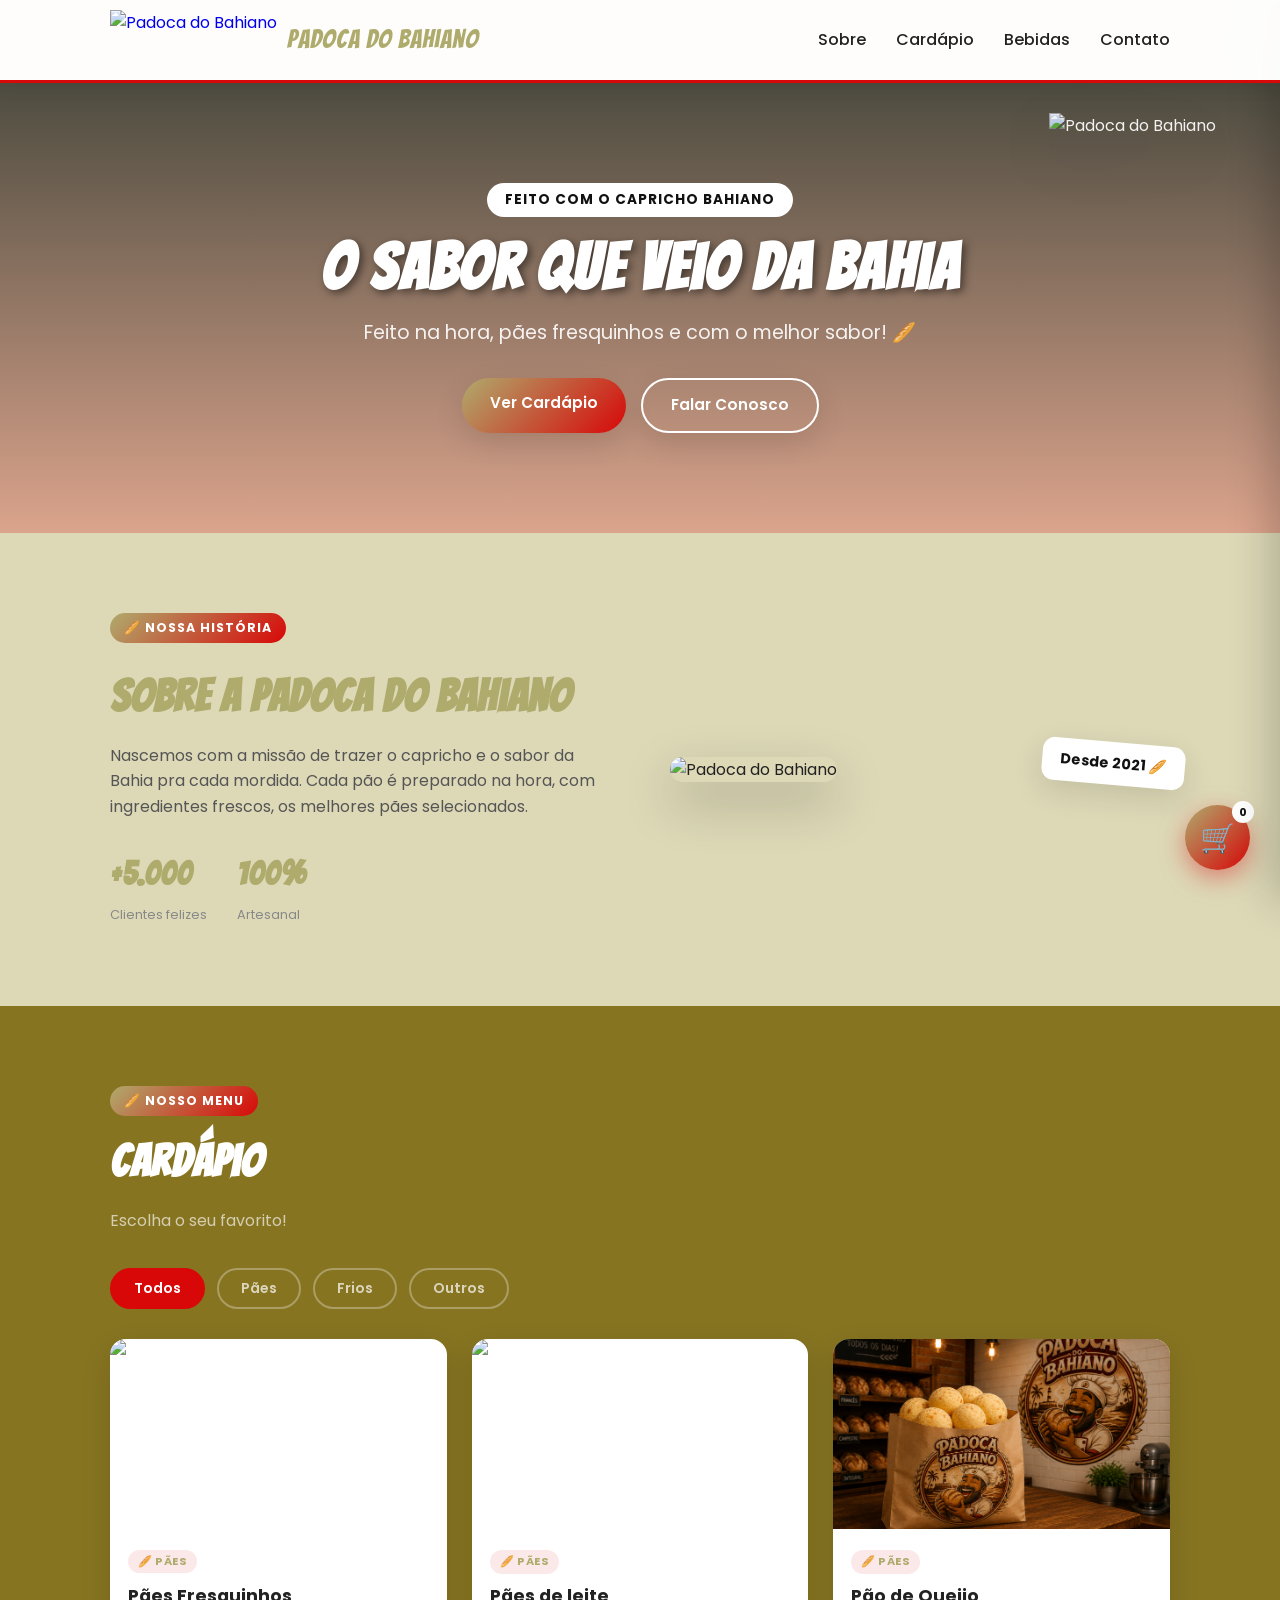
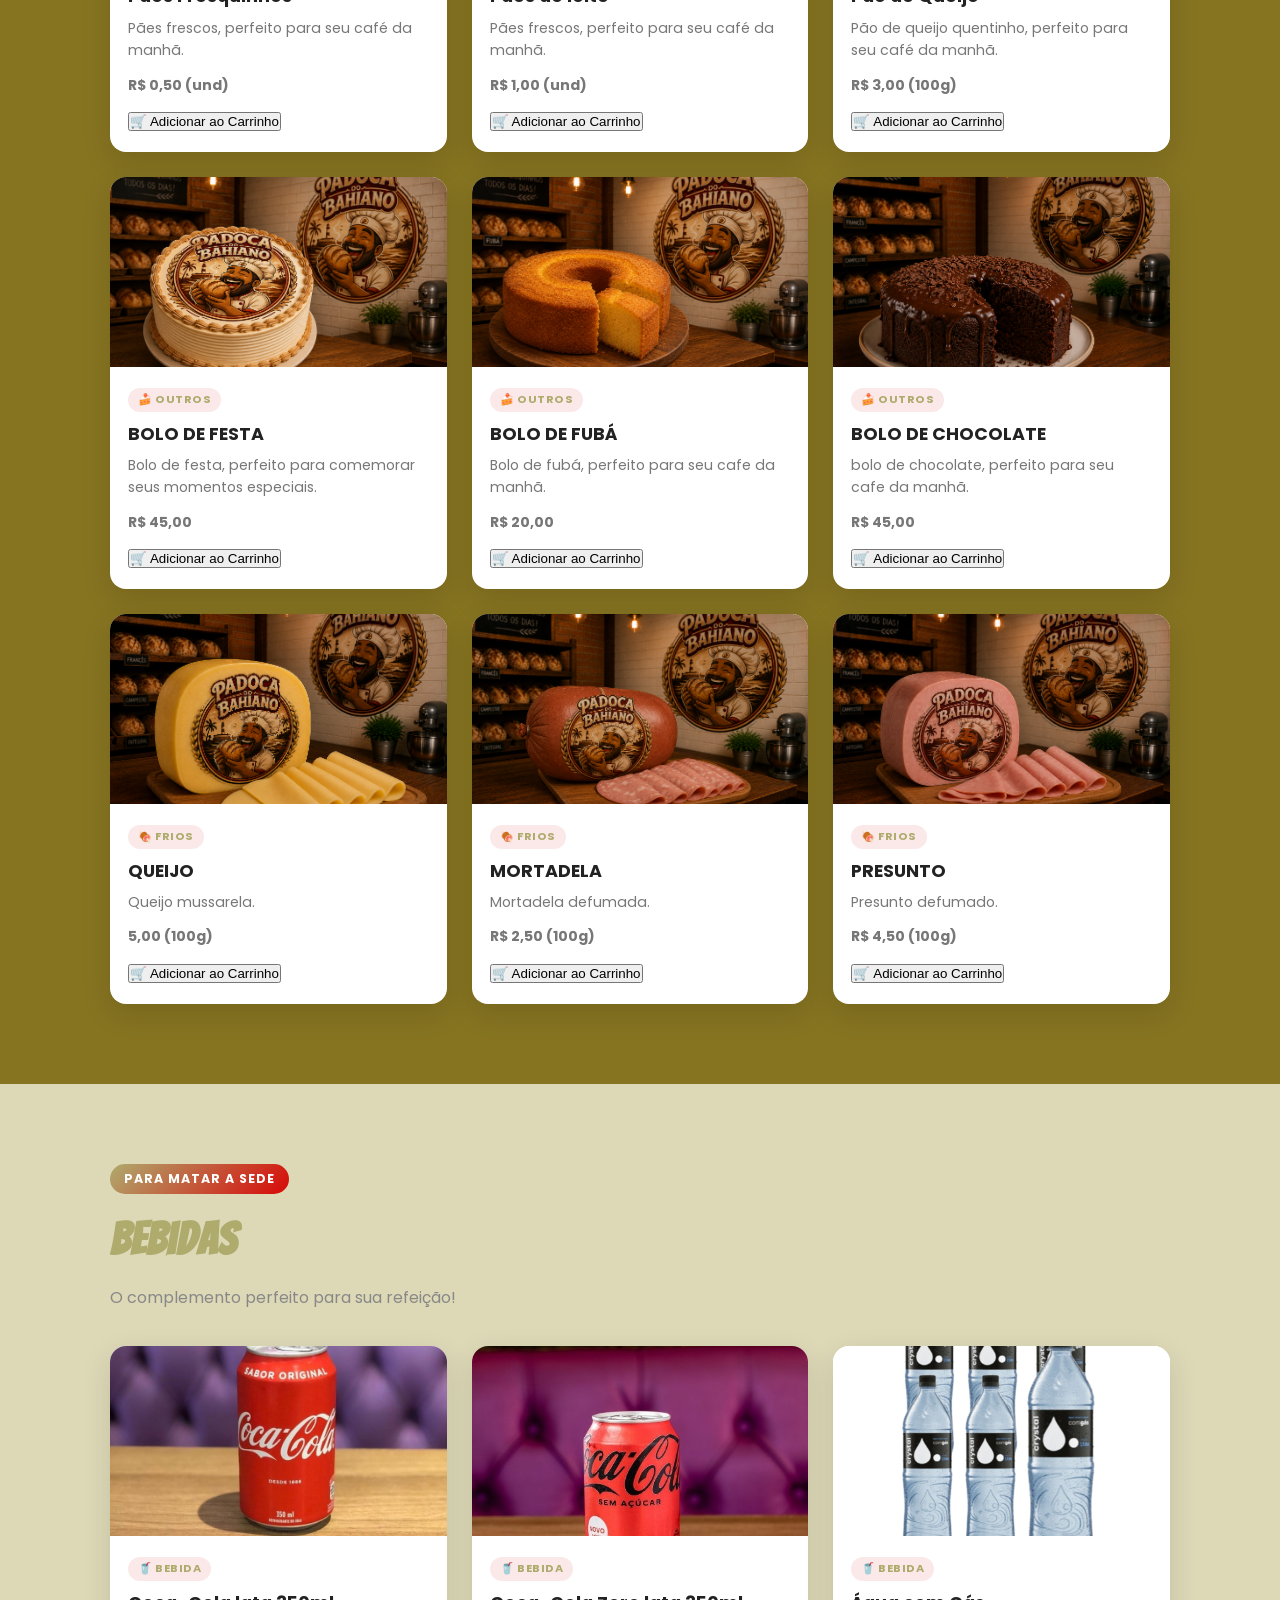
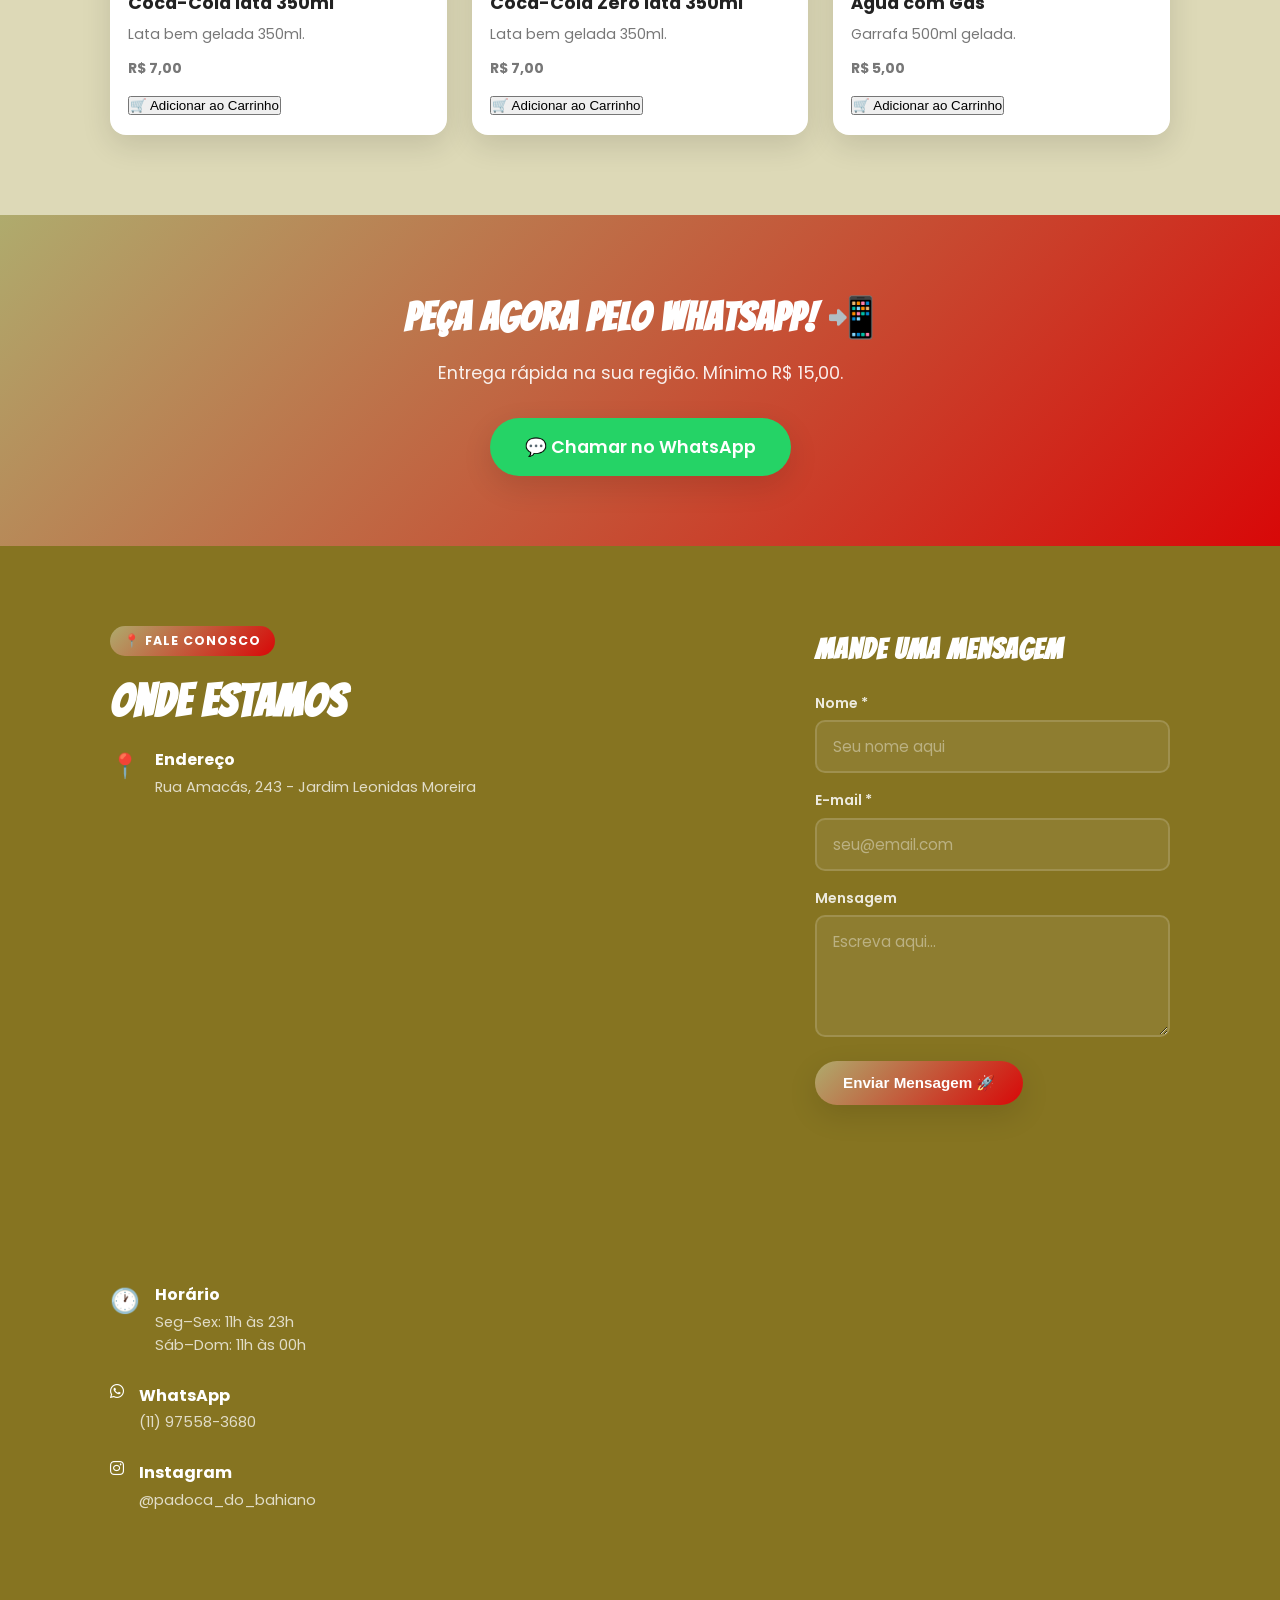
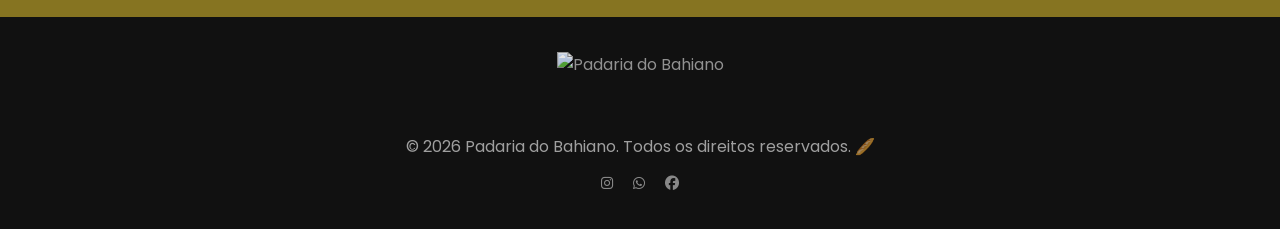
==== Projeto final padaria/index.html @ 572d5037 "Add files via upload" ====
<!DOCTYPE html>
<html lang="pt-BR">

<head>
  <meta charset="UTF-8">
  <meta name="viewport" content="width=device-width, initial-scale=1.0">
  <meta name="description" content="Açai do Bahiano - Açais artesanais com sabor da Bahia!">
  <title>Açai do Bahiano</title>

  <!-- Fontes -->
  <link href="https://fonts.googleapis.com/css2?family=Bangers&family=Poppins:wght@300;400;500;700&display=swap"
    rel="stylesheet">

  <!-- Ícone da aba do navegador (favicon) — tamanho 32x32 igual ao do Claude -->
  <link rel="icon" href="/img/padaria ico.ico" type="image/pn" sizes="32x32">
  <link rel="stylesheet" href="https://cdnjs.cloudflare.com/ajax/libs/font-awesome/6.5.0/css/all.min.css">

  <link rel="stylesheet" href="css/style.css">
</head>

<body>
  <!-- ============================================
                               CARRINHO FLUTUANTE (fica fixo no canto da tela)
                                      ============================================ -->

  <!-- Botão do carrinho que fica no canto inferior direito -->
  <button class="carrinho-fab" id="btn-carrinho" aria-label="Abrir carrinho">
    🛒 <!-- Emoji de carrinho -->
    <!-- Badge vermelha com a quantidade de itens -->
    <span class="carrinho-badge" id="carrinho-badge">0</span>
  </button>

  <!-- Painel do carrinho (fica escondido até o usuário clicar) -->
  <div class="carrinho-painel" id="carrinho-painel">

    <!-- Cabeçalho do painel do carrinho -->
    <div class="carrinho-header">
      <h3>🛒 Seu Pedido</h3>
      <!-- Botão X para fechar o painel -->
      <button class="carrinho-fechar" id="carrinho-fechar">✕</button>
    </div>

    <!-- Lista de itens no carrinho (preenchida pelo JavaScript) -->
    <ul class="carrinho-lista" id="carrinho-lista">
      <!-- Os itens aparecem aqui dinamicamente -->
    </ul>

    <!-- Mensagem exibida quando o carrinho está vazio -->
    <p class="carrinho-vazio" id="carrinho-vazio">Seu carrinho está vazio 😢</p>

    <!-- Rodapé do carrinho: total e botão de pedido -->
    <div class="carrinho-footer" id="carrinho-footer" style="display:none">
      <!-- Linha do total -->
      <div class="carrinho-total">
        <span>Total:</span>
        <!-- O valor é atualizado pelo JavaScript -->
        <strong id="carrinho-total-valor">R$ 0,00</strong>
      </div>
      <!-- Botão que manda o pedido pelo WhatsApp -->
      <a href="#" class="btn btn-whatsapp btn-pedido" id="btn-pedido" target="_blank">
        💬 Fazer Pedido pelo WhatsApp
      </a>
      <!-- Botão para esvaziar o carrinho -->
      <button class="btn-limpar" id="btn-limpar">🗑️ Limpar Carrinho</button>
    </div>
  </div>

  <!-- Fundo escuro atrás do carrinho (fecha ao clicar) -->
  <div class="carrinho-overlay" id="carrinho-overlay"></div>
  <!-- HEADER / MENU DO TOPO -->
  <header class="site-header">
    <div class="container header-inner">

      <!-- Logo com imagem sem fundo -->
      <a href="#" class="logo">
        <img src="/img/logo padaria.png" alt="Padoca do Bahiano" class="logo-img">
        <span class="logo-texto">Padoca do Bahiano</span>
      </a>

      <!-- Botão hambúrguer para celular -->
      <button class="menu-toggle" id="menu-toggle" aria-label="Abrir menu">☰</button>

      <nav>
        <ul class="nav-list" id="nav-list">
          <li><a href="#sobre">Sobre</a></li>
          <li><a href="#cardapio">Cardápio</a></li>
          <li><a href="#bebidas">Bebidas</a></li>
          <li><a href="#contato">Contato</a></li>
        </ul>
      </nav>
    </div>
  </header>

  <main id="conteudo">

    <!-- HERO - SEÇÃO PRINCIPAL COM DESTAQUE -->
    <section class="hero">
      <div class="overlay"></div>
      <div class="container hero-content">
        <div class="badge-hero"> Feito com o capricho bahiano</div>
        <h1>O Sabor que Veio da Bahia</h1>
        <p>Feito na hora, pães fresquinhos e com o melhor sabor! 🥖</p>
        <div class="hero-btns">
          <a href="#cardapio" class="btn btn-principal">Ver Cardápio</a>
          <a href="#contato" class="btn btn-secundario">Falar Conosco</a>
        </div>
      </div>
      <!-- Logo grande flutuando no hero -->
      <img src="/img/logo padaria.png" alt="Padoca do Bahiano" class="hero-logo-flutuante">
    </section>

    <!-- SEÇÃO SOBRE -->
    <section id="sobre" class="section">
      <div class="container sobre-grid">
        <div class="sobre-texto">
          <span class="tag-secao">🥖 Nossa História</span>
          <h2>Sobre a Padoca do Bahiano</h2>
          <p>
            Nascemos com a missão de trazer o capricho e o sabor da Bahia pra cada mordida.
            Cada pão é preparado na hora, com ingredientes frescos, os melhores pães selecionados.
          </p>
          <div class="sobre-numeros">
            <div class="numero-item">
              <strong>+5.000</strong>
              <span>Clientes felizes</span>
            </div>
            <div class="numero-item">
              <strong>100%</strong>
              <span>Artesanal</span>
            </div>
          </div>
        </div>
        <div class="sobre-imagem">
          <img src="/img/TODOS.png" alt="Padoca do Bahiano">
          <div class="sobre-badge">Desde 2021 🥖</div>
        </div>
      </div>
    </section>

    <!-- SEÇÃO CARDÁPIO -->
    <section id="cardapio" class="section section--alt">
      <div class="container">
        <span class="tag-secao">🥖 Nosso Menu</span>
        <h2>Cardápio</h2>
        <p class="secao-sub">Escolha o seu favorito!</p>

        <!-- Filtros do cardápio -->
        <div class="filtros">
          <button class="filtro-btn ativo" data-filtro="todos">Todos</button>
          <button class="filtro-btn" data-filtro="paes">Pães</button>
          <button class="filtro-btn" data-filtro="frios">Frios</button>
          <button class="filtro-btn" data-filtro="outros">Outros</button>
        </div>

        <ul class="cards" id="lista-itens"></ul>
      </div>
    </section>

    <!-- SEÇÃO BEBIDAS -->
    <section id="bebidas" class="section">
      <div class="container">
        <span class="tag-secao">Para Matar a Sede</span>
        <h2>Bebidas</h2>
        <p class="secao-sub">O complemento perfeito para sua refeição!</p>
        <ul class="cards" id="lista-bebidas"></ul>
      </div>
    </section>

    <!-- BANNER DESTAQUE -->
    <section class="banner-destaque">
      <div class="container banner-content">
        <h2>Peça Agora pelo WhatsApp! 📲</h2>
        <p>Entrega rápida na sua região. Mínimo R$ 15,00.</p>
        <a href="https://wa.me/5511975383680" target="_blank" class="btn btn-whatsapp">
          💬 Chamar no WhatsApp
        </a>
      </div>
    </section>

    <!-- SEÇÃO CONTATO -->
    <section id="contato" class="section section--alt">
      <div class="container contato-grid">
        <div class="contato-info">
          <span class="tag-secao">📍 Fale Conosco</span>
          <h2>Onde Estamos</h2>
          <div class="info-item">
            <span class="info-icone">📍</span>
            <div>
              <strong>Endereço</strong>
              <p>Rua Amacás, 243 - Jardim Leonidas Moreira</p>
              <iframe
                src="https://www.google.com/maps/embed?pb=!1m18!1m12!1m3!1d3654.9751998334177!2d-46.781678524839805!3d-23.641059178745145!2m3!1f0!2f0!3f0!3m2!1i1024!2i768!4f13.1!3m3!1m2!1s0x94ce5385d583c091%3A0xad498484ed2ec93!2sRua%20Amac%C3%A1s%2C%20243%20-%20Jardim%20Leonidas%20Moreira%2C%20S%C3%A3o%20Paulo%20-%20SP%2C%2005792-030!5e0!3m2!1spt-BR!2sbr!4v1778008050968!5m2!1spt-BR!2sbr"
                width="600" height="450" style="border:0;" allowfullscreen="" loading="lazy"
                referrerpolicy="no-referrer-when-downgrade" id="mapas"></iframe>
            </div>
          </div>
          <div class="info-item">
            <span class="info-icone">🕐</span>
            <div>
              <strong>Horário</strong>
              <p>Seg–Sex: 11h às 23h</p>
              <p>Sáb–Dom: 11h às 00h</p>
            </div>
          </div>
          <div class="info-item">
            <i class="fab fa-whatsapp"></i></a>
            <div>
              <strong>WhatsApp</strong>
              <p>(11) 97558-3680</p>
            </div>
          </div>
          <div class="info-item">
            <i class="fab fa-instagram"></i></a>
            <div>
              <strong>Instagram</strong>
              <p>@padoca_do_bahiano</p>
            </div>
          </div>
        </div>

        <div class="contato-form">
          <h3>Mande uma Mensagem</h3>
          <form class="form" novalidate id="form-contato">
            <div class="field">
              <label for="nome">Nome *</label>
              <input id="nome" name="nome" type="text" required placeholder="Seu nome aqui">
            </div>

            <div class="field">
              <label for="email">E-mail *</label>
              <input id="email" name="email" type="email" required placeholder="seu@email.com">
            </div>

            <div class="field">
              <label for="mensagem">Mensagem</label>
              <textarea id="mensagem" name="mensagem" rows="4" placeholder="Escreva aqui..."></textarea>
            </div>

            <button type="submit" class="btn btn-principal">Enviar Mensagem 🚀</button>
            <p id="form-status" class="form-status"></p>
          </form>
        </div>
      </div>
    </section>

  </main>

  <!-- FOOTER -->
  <section>
    <footer class="site-footer">
      <div class="container footer-inner">
        <img src="/img/logo padaria.png" alt="Padaria do Bahiano" class="footer-logo">
        <p>© <span id="ano"></span> Padaria do Bahiano. Todos os direitos reservados. 🥖</p>
        <div class="footer-redes">
          <a href="https://www.instagram.com/" target="_blank"> <i class="fab fa-instagram"></i></a>
          <a href="https://www.whatsapp.com/download?lang=pt" target="_blank"> <i class="fab fa-whatsapp"></i></a>
          <a href="https://www.facebook.com/?locale=pt_BR" target="_blank"> <i class="fab fa-facebook"></i></a>
        </div>
      </div>
    </footer>

  </section>

  <!-- Scripts JavaScript -->
  <section>
    <script src="js/dados.js"></script>
    <script src="js/app.js"></script>
  </section>
</body>

</html>
---- Projeto final padaria/css/style.css ----
/* =============================================
   BAHIANO BURGER - CSS COMPLETO
   Arquivo: css/style.css
   ============================================= */

/* ---------- VARIÁVEIS DE COR ---------- */
/* Aqui você pode mudar as cores do site inteiro! */
:root {
  --cor-primaria: #afab6d;
  /* Vermelho principal */
  --cor-secundaria: #d80808;
  /* Laranja */
  --cor-amarelo: #ffffff;
  /* Amarelo destaque */
  --cor-fundo: #ddd9b7;
  /* Fundo levemente creme */
  --cor-fundo-alt: #867421;
  /* Fundo escuro (seções alt) */
  --cor-texto: #222;
  /* Texto escuro */
  --cor-branco: #ffffff;
  --cor-whatsapp: #25d366;
  /* Verde WhatsApp */
  --sombra: 0 10px 30px rgba(0, 0, 0, 0.12);
  --sombra-forte: 0 20px 50px rgba(0, 0, 0, 0.25);
  --transicao: all 0.3s ease;
  /* Velocidade das animações */
  --raio: 16px;
  /* Arredondamento dos cantos */
}

/* =============================================
   SISTEMA DE CARRINHO
   ============================================= */

/* Botão flutuante do carrinho (canto inferior direito) */
.carrinho-fab {
  position: fixed;          /* Fica fixo mesmo ao rolar a página */
  bottom: 30px;
  right: 30px;
  width: 65px;
  height: 65px;
  border-radius: 50%;       /* Circular */
  background: linear-gradient(135deg, var(--cor-primaria), var(--cor-secundaria));
  color: white;
  font-size: 1.8rem;
  border: none;
  cursor: pointer;
  box-shadow: 0 8px 25px rgba(214,40,40,0.5);
  z-index: 500;             /* Fica na frente do conteúdo */
  transition: var(--transicao);
  display: flex;
  align-items: center;
  justify-content: center;
}

.carrinho-fab:hover {
  transform: scale(1.12);
  box-shadow: 0 12px 35px rgba(214,40,40,0.6);
}

/* Badge vermelha com a quantidade de itens */
.carrinho-badge {
  position: absolute;
  top: -4px;
  right: -4px;
  background: var(--cor-amarelo); /* Amarelo para destacar */
  color: #111;
  font-size: 0.7rem;
  font-weight: 700;
  width: 22px;
  height: 22px;
  border-radius: 50%;
  display: flex;
  align-items: center;
  justify-content: center;
  font-family: "Poppins", sans-serif;
}

/* Fundo escuro atrás do painel do carrinho */
.carrinho-overlay {
  position: fixed;
  inset: 0;
  background: rgba(0,0,0,0.5); /* Preto semitransparente */
  z-index: 600;
  display: none;              /* Escondido por padrão */
  opacity: 0;
  transition: opacity 0.3s ease;
}

/* Quando o overlay está ativo (carrinho aberto) */
.carrinho-overlay.ativo {
  display: block;
  opacity: 1;
}

/* Painel lateral do carrinho */
.carrinho-painel {
  position: fixed;
  top: 0;
  right: -420px;              /* Começa fora da tela (à direita) */
  width: 420px;
  max-width: 100vw;           /* No celular ocupa a tela toda */
  height: 100vh;
  background: white;
  z-index: 700;               /* Fica na frente do overlay */
  box-shadow: -10px 0 40px rgba(0,0,0,0.2);
  display: flex;
  flex-direction: column;     /* Empilha: header, lista, footer */
  transition: right 0.35s ease; /* Animação de deslizar */
  overflow: hidden;
}

/* Quando o carrinho está aberto, desliza para dentro */
.carrinho-painel.aberto { right: 0; }

/* Cabeçalho do painel */
.carrinho-header {
  display: flex;
  justify-content: space-between;
  align-items: center;
  padding: 20px 24px;
  border-bottom: 2px solid #f0f0f0;
  background: linear-gradient(135deg, var(--cor-primaria), var(--cor-secundaria));
  color: white;
}

.carrinho-header h3 {
  font-family: "Bangers", cursive;
  font-size: 1.6rem;
  letter-spacing: 1px;
  color: white;
}

/* Botão X para fechar o carrinho */
.carrinho-fechar {
  background: rgba(255,255,255,0.2);
  border: none;
  color: white;
  font-size: 1.2rem;
  cursor: pointer;
  width: 36px;
  height: 36px;
  border-radius: 50%;
  display: flex;
  align-items: center;
  justify-content: center;
  transition: var(--transicao);
}

.carrinho-fechar:hover { background: rgba(255,255,255,0.35); }

/* Lista de itens no carrinho (scroll se tiver muitos) */
.carrinho-lista {
  list-style: none;
  flex: 1;                  /* Ocupa o espaço restante */
  overflow-y: auto;         /* Scroll vertical se necessário */
  padding: 16px;
}

/* Cada item no carrinho */
.carrinho-item {
  display: flex;
  align-items: center;
  gap: 12px;
  padding: 12px;
  border-radius: 12px;
  margin-bottom: 10px;
  background: #fafafa;
  border: 1px solid #f0f0f0;
  transition: var(--transicao);
}

.carrinho-item:hover { background: #fff5f0; }

/* Foto do item no carrinho */
.carrinho-item-img {
  width: 60px;
  height: 60px;
  border-radius: 10px;
  object-fit: cover;
  flex-shrink: 0;           /* Não encolhe a imagem */
}

/* Texto (nome + preço) do item */
.carrinho-item-info { flex: 1; }

.carrinho-item-nome {
  font-weight: 700;
  font-size: 0.9rem;
  color: var(--cor-texto);
}

.carrinho-item-preco {
  font-size: 0.85rem;
  color: var(--cor-primaria);
  font-weight: 600;
  margin-top: 2px;
}

/* Controles de quantidade (- número +) */
.carrinho-item-qtd {
  display: flex;
  align-items: center;
  gap: 8px;
}

/* Botões de + e - */
.btn-qtd {
  width: 28px;
  height: 28px;
  border-radius: 50%;
  border: 2px solid var(--cor-secundaria);
  background: white;
  color: var(--cor-secundaria);
  font-size: 1rem;
  font-weight: 700;
  cursor: pointer;
  display: flex;
  align-items: center;
  justify-content: center;
  transition: var(--transicao);
  line-height: 1;
}

.btn-qtd:hover {
  background: var(--cor-secundaria);
  color: white;
}

/* Número da quantidade */
.qtd-num {
  font-weight: 700;
  font-size: 1rem;
  min-width: 20px;
  text-align: center;
}

/* Mensagem "carrinho vazio" */
.carrinho-vazio {
  text-align: center;
  color: #aaa;
  font-size: 0.95rem;
  padding: 40px 20px;
}

/* Rodapé do carrinho: total e botões */
.carrinho-footer {
  padding: 20px 24px;
  border-top: 2px solid #f0f0f0;
  background: #fafafa;
}

/* Linha do total */
.carrinho-total {
  display: flex;
  justify-content: space-between;
  align-items: center;
  margin-bottom: 16px;
  font-size: 1.1rem;
}

.carrinho-total strong {
  font-family: "Bangers", cursive;
  font-size: 1.8rem;
  color: var(--cor-primaria);
  letter-spacing: 1px;
}

/* Botão de pedido ocupa a largura toda */
.btn-pedido {
  display: block;
  width: 100%;
  text-align: center;
  margin-bottom: 10px;
  font-size: 1rem;
  padding: 14px;
}

/* Botão para limpar o carrinho */
.btn-limpar {
  display: block;
  width: 100%;
  background: none;
  border: 2px solid #ddd;
  color: #999;
  padding: 10px;
  border-radius: 10px;
  font-family: "Poppins", sans-serif;
  font-size: 0.85rem;
  cursor: pointer;
  transition: var(--transicao);
}

.btn-limpar:hover {
  border-color: var(--cor-primaria);
  color: var(--cor-primaria);
}

/* ---------- RESET BÁSICO ---------- */
/* Remove margens padrão do navegador */
*,
*::before,
*::after {
  box-sizing: border-box;
  margin: 0;
  padding: 0;
}

/* ---------- CORPO DA PÁGINA ---------- */
body {
  font-family: "Poppins", sans-serif;
  background: var(--cor-fundo);
  color: var(--cor-texto);
  line-height: 1.6;
  overflow-x: hidden;
  /* Impede scroll horizontal indesejado */
}

/* ---------- CONTAINER ---------- */
/* Centraliza e limita largura do conteúdo */
.container {
  max-width: 1100px;
  margin: 0 auto;
  padding: 0 20px;
}

/* =============================================
   HEADER - BARRA DO TOPO
   ============================================= */
.site-header {
  background: rgba(255, 255, 255, 0.95);
  backdrop-filter: blur(12px);
  /* Efeito de vidro fosco */
  border-bottom: 3px solid var(--cor-secundaria);
  position: sticky;
  /* Fica fixo no topo ao rolar */
  top: 0;
  z-index: 1000;
  box-shadow: 0 2px 20px rgba(0, 0, 0, 0.08);
}

.header-inner {
  display: flex;
  /* Coloca logo e nav lado a lado */
  justify-content: space-between;
  align-items: center;
  padding: 10px 20px;
}

/* ---------- LOGO ---------- */
.logo {
  display: flex;
  align-items: center;
  gap: 10px;
  text-decoration: none;
  transition: var(--transicao);
}

.logo:hover {
  transform: scale(1.05);
  /* Aumenta levinho ao passar o mouse */
}

/* Imagem da logo SEM FUNDO */
.logo-img {
  height: 60px;
  width: auto;
  object-fit: contain;
  /* A logo PNG já tem fundo transparente, não precisa de mais nada */
}

.logo-texto {
  font-family: "Bangers", cursive;
  /* Fonte estilo quadrinhos */
  font-size: 1.6rem;
  color: var(--cor-primaria);
  letter-spacing: 1px;
  line-height: 1;
}

/* ---------- MENU DE NAVEGAÇÃO ---------- */
.nav-list {
  list-style: none;
  display: flex;
  gap: 30px;
}

.nav-list a {
  text-decoration: none;
  color: var(--cor-texto);
  font-weight: 500;
  position: relative;
  padding-bottom: 4px;
  transition: var(--transicao);
}

/* Linha que aparece embaixo do link ao passar o mouse */
.nav-list a::after {
  content: "";
  position: absolute;
  width: 0%;
  height: 2px;
  background: var(--cor-secundaria);
  left: 0;
  bottom: 0;
  transition: var(--transicao);
}

.nav-list a:hover {
  color: var(--cor-primaria);
}

.nav-list a:hover::after {
  width: 100%;
}

/* ---------- BOTÃO MENU CELULAR ---------- */
.menu-toggle {
  display: none;
  /* Escondido em telas grandes */
  background: none;
  border: 2px solid var(--cor-primaria);
  color: var(--cor-primaria);
  font-size: 1.5rem;
  cursor: pointer;
  border-radius: 8px;
  padding: 4px 10px;
  transition: var(--transicao);
}

.menu-toggle:hover {
  background: var(--cor-primaria);
  color: white;
}

/* =============================================
   HERO - SEÇÃO PRINCIPAL (TOPO DA PÁGINA)
   ============================================= */
.hero {
  position: relative;
  height: 50vh;
  /* 90% da altura da tela */
  min-height: 50px;
  background: url("/img/PADARIA.png") center/cover no-repeat;
  display: flex;
  align-items: center;
  justify-content: center;
  color: white;
  text-align: center;
  overflow: hidden;
}

/* Camada escura por cima da foto do hero */
.overlay {
  position: absolute;
  inset: 0;
  /* Cobre tudo: top, right, bottom, left = 0 */
  background: linear-gradient(to bottom,
      rgba(0, 0, 0, 0.65),
      rgba(214, 40, 40, 0.3));
}

/* Conteúdo do hero fica na frente da overlay */
.hero-content {
  position: relative;
  z-index: 2;
  animation: fadeUp 0.9s ease;
  /* Animação de entrada */
}

/* Badgezinho no topo do hero */
.badge-hero {
  display: inline-block;
  background: var(--cor-amarelo);
  color: #111;
  font-weight: 700;
  font-size: 0.85rem;
  padding: 6px 18px;
  border-radius: 30px;
  margin-bottom: 16px;
  letter-spacing: 1px;
  text-transform: uppercase;
}

.hero h1 {
  font-family: "Bangers", cursive;
  font-size: 4rem;
  line-height: 1.1;
  margin-bottom: 14px;
  text-shadow: 3px 3px 8px rgba(0, 0, 0, 0.5);
  letter-spacing: 2px;
}

.hero p {
  font-size: 1.2rem;
  margin-bottom: 30px;
  opacity: 0.9;
}

/* Dois botões lado a lado no hero */
.hero-btns {
  display: flex;
  gap: 15px;
  justify-content: center;
  flex-wrap: wrap;
  /* Em celular, vai pra baixo se não couber */
}

/* Logo grande flutuando no canto do hero */
.hero-logo-flutuante {
  position: absolute;
  right: 5%;
  bottom: 0;
  height: 420px;
  width: auto;
  object-fit: contain;
  z-index: 1;
  animation: flutuar 3s ease-in-out infinite;
  /* Animação de flutuar */
  filter: drop-shadow(0 20px 40px rgba(0, 0, 0, 0.4));
  opacity: 0.92;
}

/* =============================================
   BOTÕES
   ============================================= */
.btn {
  display: inline-block;
  padding: 13px 28px;
  border-radius: 30px;
  text-decoration: none;
  font-weight: 600;
  font-size: 0.95rem;
  cursor: pointer;
  border: none;
  transition: var(--transicao);
  box-shadow: var(--sombra);
}

/* Botão vermelho principal */
.btn-principal {
  background: linear-gradient(135deg, var(--cor-primaria), var(--cor-secundaria));
  color: white;
}

.btn-principal:hover {
  transform: translateY(-3px) scale(1.05);
  box-shadow: var(--sombra-forte);
}

/* Botão contorno (transparente) */
.btn-secundario {
  background: transparent;
  color: white;
  border: 2px solid white;
}

.btn-secundario:hover {
  background: white;
  color: var(--cor-primaria);
  transform: translateY(-3px);
}

/* Botão verde WhatsApp */
.btn-whatsapp {
  background: var(--cor-whatsapp);
  color: white;
  font-size: 1.1rem;
  padding: 15px 35px;
}

.btn-whatsapp:hover {
  transform: translateY(-4px) scale(1.05);
  box-shadow: 0 15px 35px rgba(37, 211, 102, 0.4);
}

/* =============================================
   SEÇÕES GENÉRICAS
   ============================================= */
.section {
  padding: 80px 0;
}

/* Seção com fundo alternativo (escuro) */
.section--alt {
  background: var(--cor-fundo-alt);
  color: white;
}

.section--alt h2,
.section--alt p {
  color: white;
}

/* Tag pequena acima do título */
.tag-secao {
  display: inline-block;
  background: linear-gradient(135deg, var(--cor-primaria), var(--cor-secundaria));
  color: white;
  font-size: 0.78rem;
  font-weight: 700;
  padding: 5px 14px;
  border-radius: 20px;
  text-transform: uppercase;
  letter-spacing: 1px;
  margin-bottom: 10px;
}

h2 {
  font-family: "Bangers", cursive;
  font-size: 2.8rem;
  color: var(--cor-primaria);
  margin-bottom: 10px;
  letter-spacing: 1px;
}

.secao-sub {
  color: #888;
  margin-bottom: 35px;
  font-size: 1rem;
}

.section--alt .secao-sub {
  color: rgba(255, 255, 255, 0.65);
}

/* =============================================
   SEÇÃO SOBRE
   ============================================= */
.sobre-grid {
  display: grid;
  grid-template-columns: 1fr 1fr;
  /* Duas colunas iguais */
  gap: 60px;
  align-items: center;
}

.sobre-texto h2 {
  margin-top: 8px;
}

.sobre-texto p {
  color: #555;
  margin-bottom: 14px;
}

/* Números (ex: +5.000 clientes) */
.sobre-numeros {
  display: flex;
  gap: 30px;
  margin-top: 30px;
}

.numero-item strong {
  display: block;
  font-family: "Bangers", cursive;
  font-size: 2rem;
  color: var(--cor-primaria);
  letter-spacing: 1px;
}

.numero-item span {
  font-size: 0.8rem;
  color: #888;
}

/* Foto do hambúrguer no sobre */
.sobre-imagem {
  position: relative;
}

.sobre-imagem img {
  width: 100%;
  border-radius: var(--raio);
  box-shadow: var(--sombra-forte);
  transition: var(--transicao);
}

.sobre-imagem img:hover {
  transform: scale(1.02);
}

/* Badge "Desde 2020" em cima da foto */
.sobre-badge {
  position: absolute;
  top: -15px;
  right: -15px;
  background: var(--cor-amarelo);
  color: #111;
  font-weight: 700;
  padding: 10px 18px;
  border-radius: 12px;
  font-size: 0.9rem;
  box-shadow: var(--sombra);
  transform: rotate(5deg);
  /* Levinho inclinado */
}

/* =============================================
   CARDS DO CARDÁPIO
   ============================================= */
.cards {
  list-style: none;
  display: grid;
  grid-template-columns: repeat(auto-fit, minmax(260px, 1fr));
  gap: 25px;
  padding: 0;
}

.card {
  background: var(--cor-branco);
  border-radius: var(--raio);
  overflow: hidden;
  box-shadow: var(--sombra);
  transition: var(--transicao);
  cursor: pointer;
}

.card:hover {
  transform: translateY(-10px) scale(1.02);
  box-shadow: var(--sombra-forte);
}

/* Wrapper da imagem com overflow hidden para o zoom funcionar */
.card-img-wrap {
  overflow: hidden;
  height: 190px;
}

.card img {
  width: 100%;
  height: 190px;
  object-fit: cover;
  transition: var(--transicao);
  display: block;
}

.card:hover img {
  transform: scale(1.1);
  /* Zoom na imagem ao passar o mouse */
}

.card-content {
  padding: 18px;
}

.card-content h3 {
  font-size: 1.1rem;
  font-weight: 700;
  margin-bottom: 6px;
  color: var(--cor-texto);
}

.card-content p {
  font-size: 0.88rem;
  color: #777;
  margin-bottom: 12px;
}

.preco {
  color: var(--cor-primaria);
  font-weight: 700;
  font-size: 1.25rem;
}

/* Tag de categoria no card */
.card-tag {
  display: inline-block;
  font-size: 0.7rem;
  font-weight: 700;
  padding: 3px 10px;
  border-radius: 20px;
  background: rgba(214, 40, 40, 0.1);
  color: var(--cor-primaria);
  margin-bottom: 8px;
  text-transform: uppercase;
  letter-spacing: 0.5px;
}

/* =============================================
   FILTROS DO CARDÁPIO
   ============================================= */
.filtros {
  display: flex;
  gap: 12px;
  margin-bottom: 30px;
  flex-wrap: wrap;
}

.filtro-btn {
  background: transparent;
  border: 2px solid rgba(255, 255, 255, 0.3);
  color: rgba(255, 255, 255, 0.7);
  padding: 8px 22px;
  border-radius: 30px;
  font-family: "Poppins", sans-serif;
  font-weight: 600;
  font-size: 0.88rem;
  cursor: pointer;
  transition: var(--transicao);
}

.filtro-btn:hover,
.filtro-btn.ativo {
  background: var(--cor-secundaria);
  border-color: var(--cor-secundaria);
  color: white;
}

/* =============================================
   BANNER DESTAQUE (CHAMADA WHATSAPP)
   ============================================= */
.banner-destaque {
  background: linear-gradient(135deg, var(--cor-primaria), var(--cor-secundaria));
  padding: 70px 20px;
  text-align: center;
  color: white;
}

.banner-content h2 {
  color: white;
  font-size: 2.5rem;
  margin-bottom: 10px;
}

.banner-content p {
  font-size: 1.1rem;
  opacity: 0.9;
  margin-bottom: 30px;
}

/* =============================================
   SEÇÃO CONTATO
   ============================================= */
.contato-grid {
  display: grid;
  grid-template-columns: 1fr 1fr;
  gap: 60px;
  align-items: start;
}

/* Itens de informação (endereço, horário...) */
.info-item {
  display: flex;
  gap: 15px;
  margin-bottom: 25px;
  align-items: flex-start;
}

.info-icone {
  font-size: 1.5rem;
  flex-shrink: 0;
  /* Não encolhe o ícone */
}

.info-item strong {
  display: block;
  font-weight: 700;
  margin-bottom: 3px;
  color: var(--cor-amarelo);
}

.info-item p {
  margin: 0;
  font-size: 0.92rem;
  color: rgba(255, 255, 255, 0.75);
}

/* Formulário de contato */
.contato-form h3 {
  font-family: "Bangers", cursive;
  font-size: 1.8rem;
  color: var(--cor-amarelo);
  margin-bottom: 20px;
  letter-spacing: 1px;
}

.field {
  margin-bottom: 16px;
}

.field label {
  display: block;
  font-size: 0.88rem;
  font-weight: 600;
  margin-bottom: 6px;
  color: rgba(255, 255, 255, 0.85);
}

.form input,
.form textarea {
  width: 100%;
  padding: 13px 16px;
  border-radius: 10px;
  border: 2px solid rgba(255, 255, 255, 0.15);
  background: rgba(255, 255, 255, 0.07);
  color: white;
  font-family: "Poppins", sans-serif;
  font-size: 0.95rem;
  transition: var(--transicao);
}

.form input::placeholder,
.form textarea::placeholder {
  color: rgba(255, 255, 255, 0.4);
}

.form input:focus,
.form textarea:focus {
  border-color: var(--cor-secundaria);
  outline: none;
  background: rgba(255, 255, 255, 0.12);
}

/* Mensagem de sucesso/erro do formulário */
.form-status {
  margin-top: 12px;
  font-weight: 600;
  font-size: 0.92rem;
  min-height: 22px;
}

/* =============================================
   FOOTER - RODAPÉ
   ============================================= */
.site-footer {
  background: #111;
  color: rgba(255, 255, 255, 0.6);
  padding: 35px 20px;
  margin-top: 0;
}

.footer-inner {
  display: flex;
  flex-direction: column;
  align-items: center;
  gap: 12px;
  text-align: center;
}

.footer-logo {
  height: 70px;
  width: auto;
  object-fit: contain;
  opacity: 0.9;
}

.footer-redes {
  display: flex;
  gap: 20px;
}

.footer-redes a {
  color: rgba(255, 255, 255, 0.5);
  text-decoration: none;
  font-size: 0.88rem;
  transition: var(--transicao);
}

.footer-redes a:hover {
  color: var(--cor-secundaria);
}

/* =============================================
   ANIMAÇÕES
   ============================================= */

/* Aparece subindo do baixo */
@keyframes fadeUp {
  from {
    opacity: 0;
    transform: translateY(35px);
  }

  to {
    opacity: 1;
    transform: translateY(0);
  }
}

/* Flutua pra cima e pra baixo */
@keyframes flutuar {

  0%,
  100% {
    transform: translateY(0px);
  }

  50% {
    transform: translateY(-18px);
  }
}

/* Cards surgindo ao entrar na tela */
.card {
  animation: fadeUp 0.5s ease both;
}

/* =============================================
   RESPONSIVO - CELULAR
   (regras que entram em telas menores que 768px)
   ============================================= */
@media (max-width: 768px) {

  /* Esconde logo flutuante no celular */
  .hero-logo-flutuante {
    display: none;
  }

  /* Título menor */
  .hero h1 {
    font-size: 2.4rem;
  }

  /* Mostra o botão hambúrguer */
  .menu-toggle {
    display: block;
  }

  /* Esconde o menu inicialmente no celular */
  .nav-list {
    display: none;
    flex-direction: column;
    position: absolute;
    top: 80px;
    left: 0;
    right: 0;
    background: white;
    padding: 20px;
    box-shadow: var(--sombra);
    gap: 15px;
    z-index: 999;
  }

  /* Quando o menu estiver aberto, mostra */
  .nav-list.aberto {
    display: flex;
  }

  /* Seção sobre: uma coluna */
  .sobre-grid {
    grid-template-columns: 1fr;
    gap: 30px;
  }

  .sobre-badge {
    display: none;
  }

  .sobre-numeros {
    gap: 15px;
  }

  /* Contato: uma coluna */
  .contato-grid {
    grid-template-columns: 1fr;
    gap: 40px;
  }

  h2 {
    font-size: 2.2rem;
  }

  .banner-content h2 {
    font-size: 1.8rem;
  }
   /* Botão "Adicionar ao carrinho" dentro do card */
.btn-adicionar {
  display: block;
  /* Ocupa a linha toda */
  width: 100%;
  margin-top: 10px;
  padding: 10px;
  background: linear-gradient(135deg, var(--cor-primaria), var(--cor-secundaria));
  color: white;
  border: none;
  border-radius: 10px;
  font-family: "Poppins", sans-serif;
  font-size: 0.88rem;
  font-weight: 600;
  cursor: pointer;
  transition: var(--transicao);
}

.btn-adicionar:hover {
  transform: translateY(-2px);
  box-shadow: 0 6px 20px rgba(214, 40, 40, 0.4);
}

/* Animação "pulo" quando clica em adicionar */
.btn-adicionar:active {
  transform: scale(0.97);
}
}
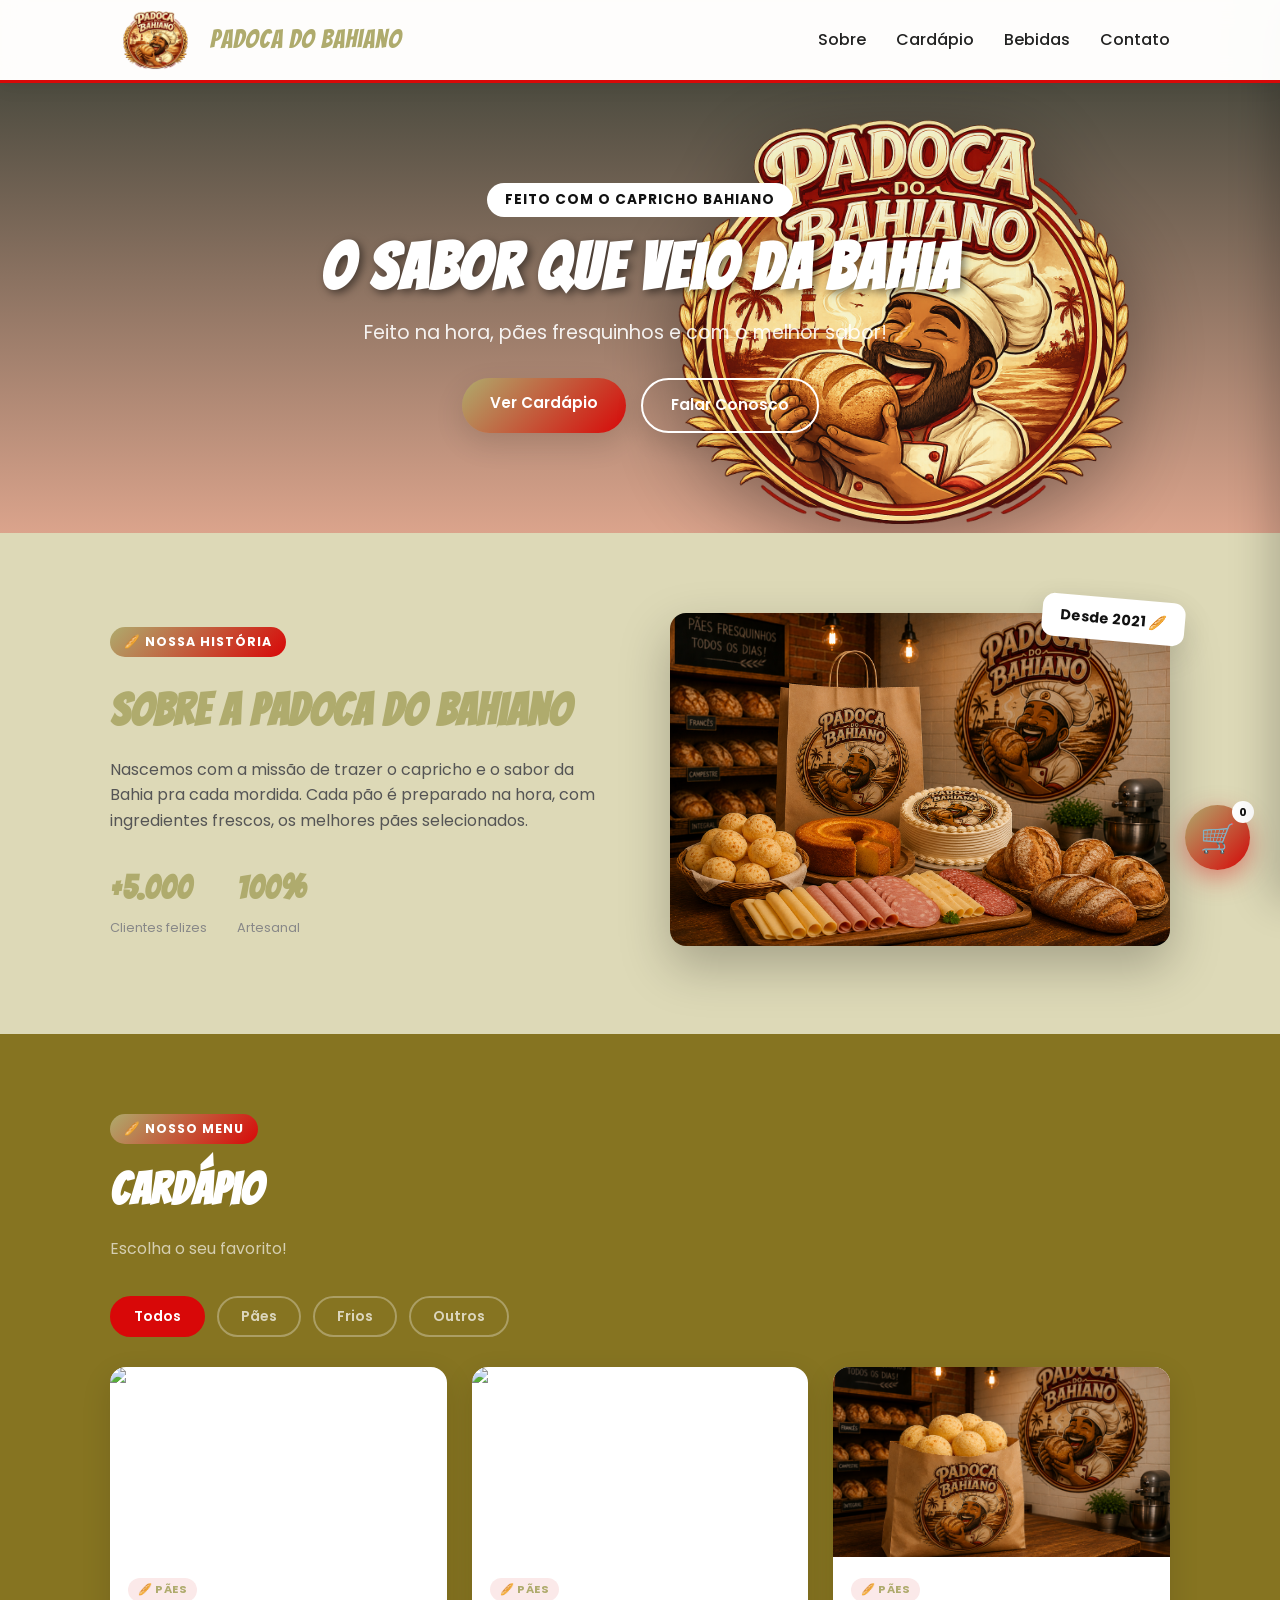
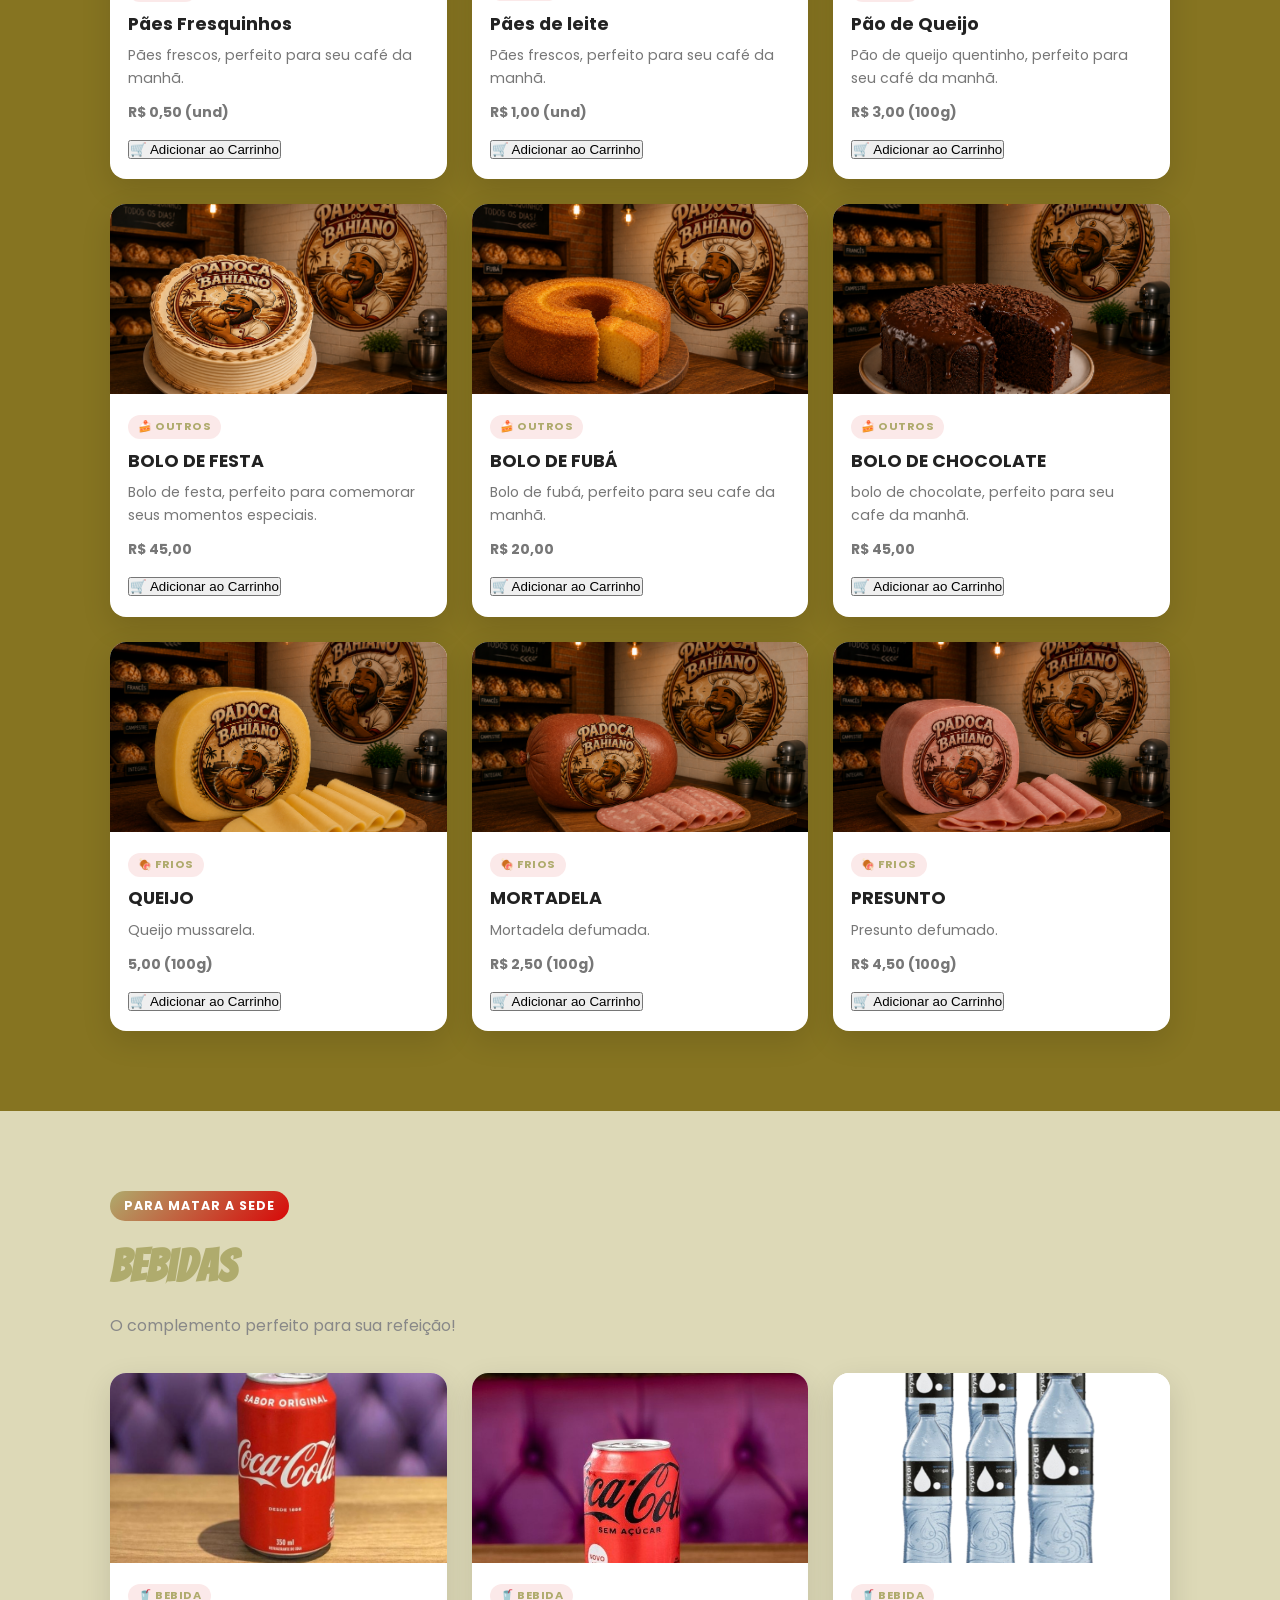
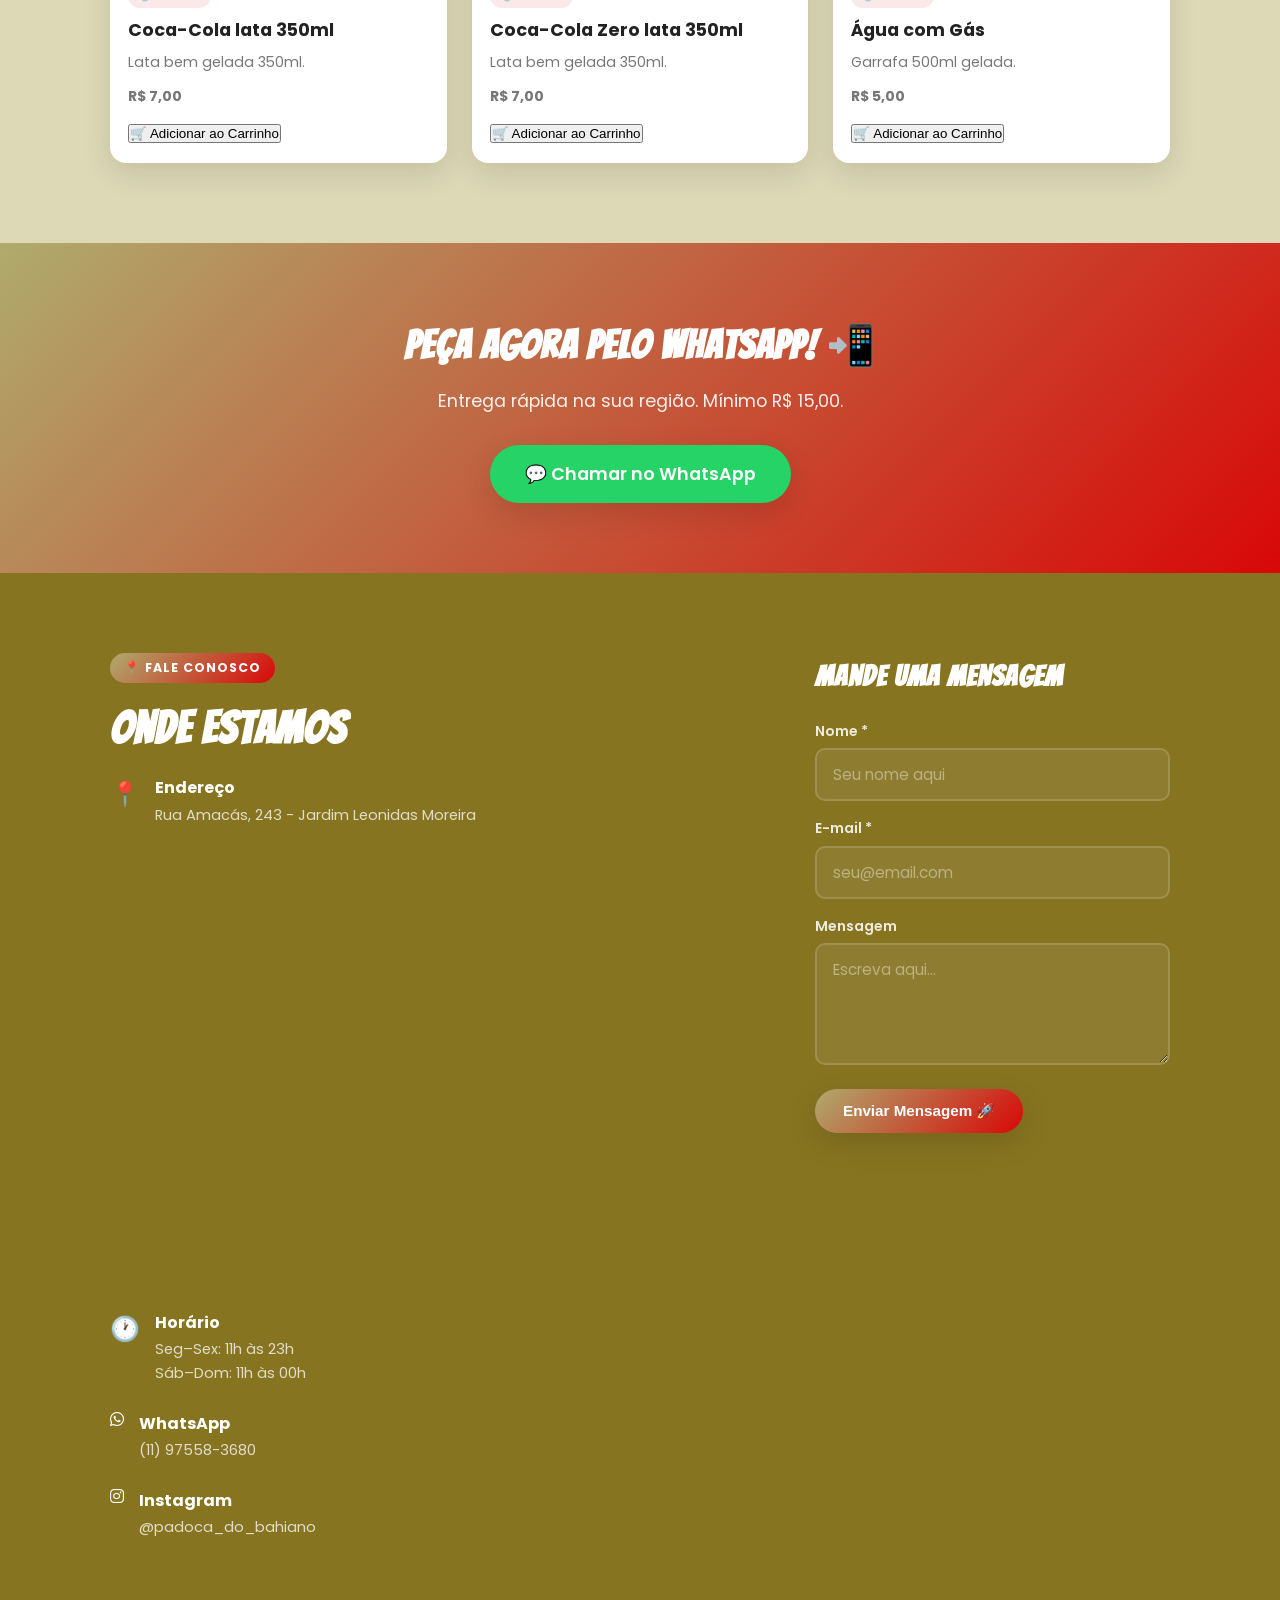
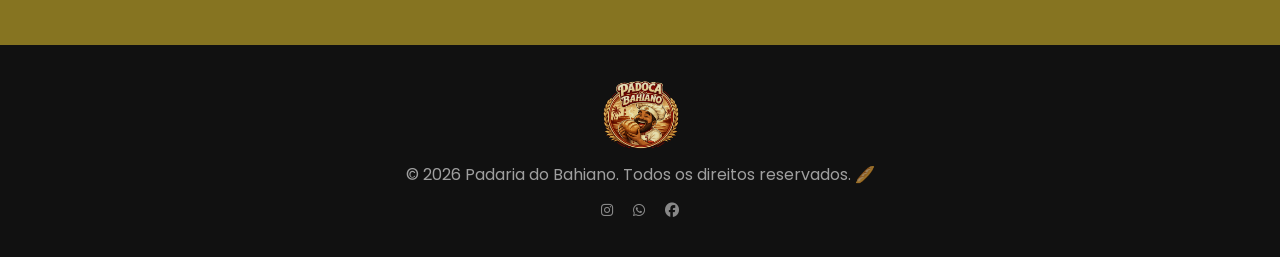
==== commit b0561e78: "Update index.html" ====
--- a/Projeto final padaria/index.html
+++ b/Projeto final padaria/index.html
@@ -4,15 +4,15 @@
 <head>
   <meta charset="UTF-8">
   <meta name="viewport" content="width=device-width, initial-scale=1.0">
-  <meta name="description" content="Açai do Bahiano - Açais artesanais com sabor da Bahia!">
-  <title>Açai do Bahiano</title>
+  <meta name="description" content="Açai do Bahiano - Pães fresquinhos com sabor da Bahia!">
+  <title>Padoca do Bahiano</title>
 
   <!-- Fontes -->
   <link href="https://fonts.googleapis.com/css2?family=Bangers&family=Poppins:wght@300;400;500;700&display=swap"
     rel="stylesheet">
 
   <!-- Ícone da aba do navegador (favicon) — tamanho 32x32 igual ao do Claude -->
-  <link rel="icon" href="/img/padaria ico.ico" type="image/pn" sizes="32x32">
+  <link rel="icon" href="img/padaria ico.ico" type="image/pn" sizes="32x32">
   <link rel="stylesheet" href="https://cdnjs.cloudflare.com/ajax/libs/font-awesome/6.5.0/css/all.min.css">
 
   <link rel="stylesheet" href="css/style.css">
@@ -73,7 +73,7 @@
 
       <!-- Logo com imagem sem fundo -->
       <a href="#" class="logo">
-        <img src="/img/logo padaria.png" alt="Padoca do Bahiano" class="logo-img">
+        <img src="img/logo padaria.png" alt="Padoca do Bahiano" class="logo-img">
         <span class="logo-texto">Padoca do Bahiano</span>
       </a>
 
@@ -106,7 +106,7 @@
         </div>
       </div>
       <!-- Logo grande flutuando no hero -->
-      <img src="/img/logo padaria.png" alt="Padoca do Bahiano" class="hero-logo-flutuante">
+      <img src="img/logo padaria.png" alt="Padoca do Bahiano" class="hero-logo-flutuante">
     </section>
 
     <!-- SEÇÃO SOBRE -->
@@ -131,7 +131,7 @@
           </div>
         </div>
         <div class="sobre-imagem">
-          <img src="/img/TODOS.png" alt="Padoca do Bahiano">
+          <img src="img/TODOS.png" alt="Padoca do Bahiano">
           <div class="sobre-badge">Desde 2021 🥖</div>
         </div>
       </div>
@@ -249,7 +249,7 @@
   <section>
     <footer class="site-footer">
       <div class="container footer-inner">
-        <img src="/img/logo padaria.png" alt="Padaria do Bahiano" class="footer-logo">
+        <img src="img/logo padaria.png" alt="Padaria do Bahiano" class="footer-logo">
         <p>© <span id="ano"></span> Padaria do Bahiano. Todos os direitos reservados. 🥖</p>
         <div class="footer-redes">
           <a href="https://www.instagram.com/" target="_blank"> <i class="fab fa-instagram"></i></a>
@@ -268,4 +268,4 @@
   </section>
 </body>
 
-</html>+</html>
